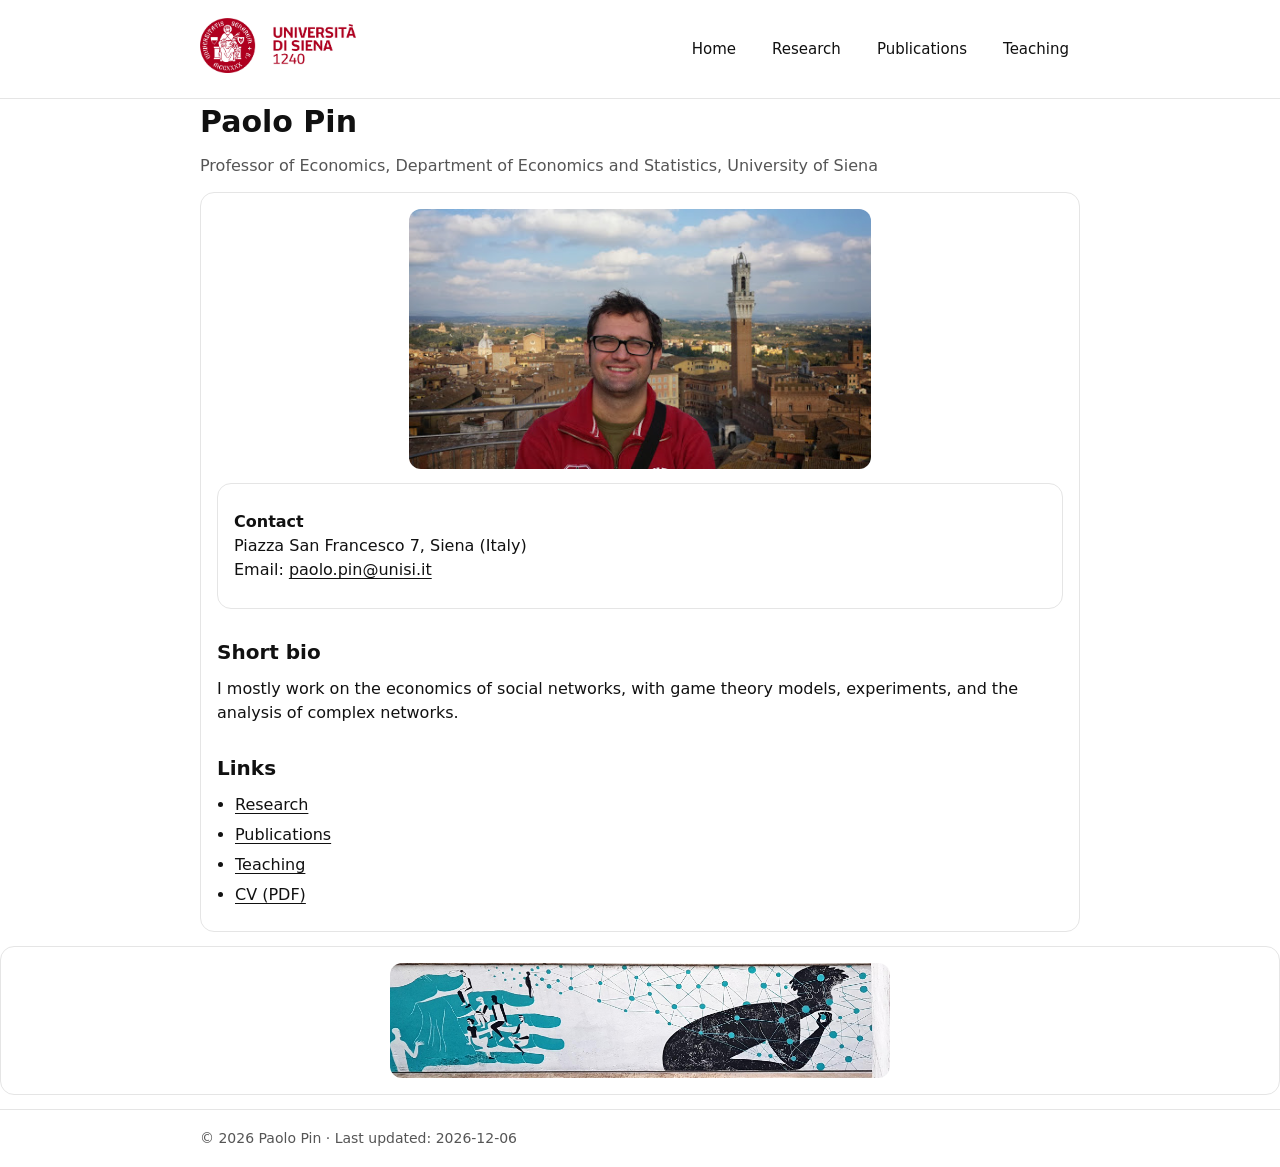
==== index.html @ 78ec60c5 "Add files via upload" ====
<!doctype html>
<html lang="en">
<head>
  <meta charset="utf-8" />
  <meta name="viewport" content="width=device-width,initial-scale=1" />
  <title>Paolo Pin</title>

  <!-- Favicon (.ico) -->
  <link rel="icon" href="balzana.ico" type="image/x-icon">
  <link rel="shortcut icon" href="balzana.ico" type="image/x-icon">

  <link rel="stylesheet" href="style.css" />
  <meta name="description" content="Paolo Pin — Professor of Economics. Research on networks, game theory, experiments, and complex networks." />
</head>
<body>
<header>
  <div class="container header-row">
    <div class="header-left">
      <img src="img/logo_unisi.jpg" alt="University of Siena" class="site-logo">
    </div>

    <nav class="nav" aria-label="Primary">
      <a href="index.html">Home</a>
      <a href="research.html">Research</a>
      <a href="publications.html">Publications</a>
      <a href="teaching.html">Teaching</a>
    </nav>
  </div>
</header>


  <main class="container">
    <h1>Paolo Pin</h1>
    <p class="muted">
      Professor of Economics, Department of Economics and Statistics, University of Siena
    </p>

    <!-- Random image (changes at every page load): img/foto0.jpg ... img/foto9.jpg -->
    <div class="card">
<img id="randomImage"
     src=""
     alt=""
     style="height:260px; width:auto; border-radius:12px; display:block; margin: 0 auto;" />


    <div class="card">
      <p>
        <strong>Contact</strong><br/>
        Piazza San Francesco 7, Siena (Italy)<br/>
        Email: <a href="mailto:paolo.pin@unisi.it">paolo.pin@unisi.it</a>
      </p>
    </div>

    <h2>Short bio</h2>
    <p>
      I mostly work on the economics of social networks, with game theory models,
      experiments, and the analysis of complex networks.
    </p>

    <h2>Links</h2>
    <ul class="list-tight">
      <li><a href="research.html">Research</a> </li>
      <li><a href="publications.html">Publications</a> </li>
      <li><a href="teaching.html">Teaching</a> </li>
<li>
  <a href="https://www.dropbox.com/scl/fi/sbpbph85wnnaozds1cyr4/Cv_PaoloPin.pdf?rlkey=ugko8n6gb81hmcjv8xpoqn2ny&dl=0"
     target="_blank" rel="noopener">
    CV (PDF)
  </a>
</li>

    </ul>
  </main>


<div class="card">
  <img src="img/murales.jpg" class="page-image" alt="">
</div>


  <footer>
    <div class="container">
      © <span id="y"></span> Paolo Pin · Last updated: <span id="d"></span>
    </div>
  </footer>

  <script>
    // Footer dates
    const now = new Date();
    document.getElementById('y').textContent = now.getFullYear();
    document.getElementById('d').textContent = now.toISOString().slice(0,10);

    // Random image rotation: img/foto0.jpg ... img/foto9.jpg
    const n = 10; // number of images (0..9)
    const k = Math.floor(Math.random() * n);
    document.getElementById("randomImage").src = `img/foto${k}.jpg`;
  </script>
</body>
</html>
---- style.css ----
:root{
  --maxw: 920px;
  --pad: 20px;
  --fg: #111;
  --muted: #555;
  --bg: #fff;
  --line: #e5e5e5;
}

*{ box-sizing: border-box; }
html, body{ margin:0; padding:0; }
body{
  font-family: system-ui, -apple-system, Segoe UI, Roboto, Arial, sans-serif;
  color: var(--fg);
  background: var(--bg);
  line-height: 1.5;
}

a{ color: inherit; text-decoration: underline; text-underline-offset: 3px; }
a:hover{ opacity: .8; }

.container{
  max-width: var(--maxw);
  margin: 0 auto;
  padding: 0 var(--pad);
}

header{
  border-bottom: 1px solid var(--line);
  padding: 18px 0;
}

.header-row {
  display: flex;
  align-items: center;
  justify-content: space-between;
  gap: 20px;
}

.site-logo {
  height: 55px;      /* ← regola qui la dimensione */
  width: auto;
}


.nav{
  display:flex;
  gap: 14px;
  flex-wrap: wrap;
  font-size: 15px;
}
.nav a{
  text-decoration: none;
  padding: 6px 10px;
  border-radius: 10px;
  border: 1px solid transparent;
}
.nav a[aria-current="page"]{
  border-color: var(--line);
  background: #fafafa;
}

main{ padding: 26px 0 50px; }

h1{ font-size: 30px; margin: 0 0 10px; }
h2{ font-size: 20px; margin: 28px 0 10px; }
p{ margin: 10px 0; color: var(--fg); }
.muted{ color: var(--muted); }

.card{
  border: 1px solid var(--line);
  border-radius: 14px;
  padding: 16px 16px;
  margin: 14px 0;
  background: #fff;
}

.list-tight{ margin: 8px 0; padding-left: 18px; }
.list-tight li{ margin: 6px 0; }

footer{
  border-top: 1px solid var(--line);
  padding: 18px 0;
  font-size: 14px;
  color: var(--muted);
}

.page-image {
  max-width: 500px;
  width: 100%;
  height: auto;
  display: block;
  margin: 0 auto;
  border-radius: 12px;
}

.image-row {
  display: flex;
  justify-content: center;
  gap: 20px;           /* spazio tra le due immagini */
}

.image-row img {
  height: 220px;       /* ← cambia questo valore per più grande/piccolo */
  width: auto;
  border-radius: 12px;
}


.image-row-sides {
  display: flex;
  justify-content: space-between;
  align-items: center;
  padding: 0 50px;   /* margine interno */
}

.image-row-sides img {
  height: 220px;
  width: auto;
  border-radius: 12px;
}
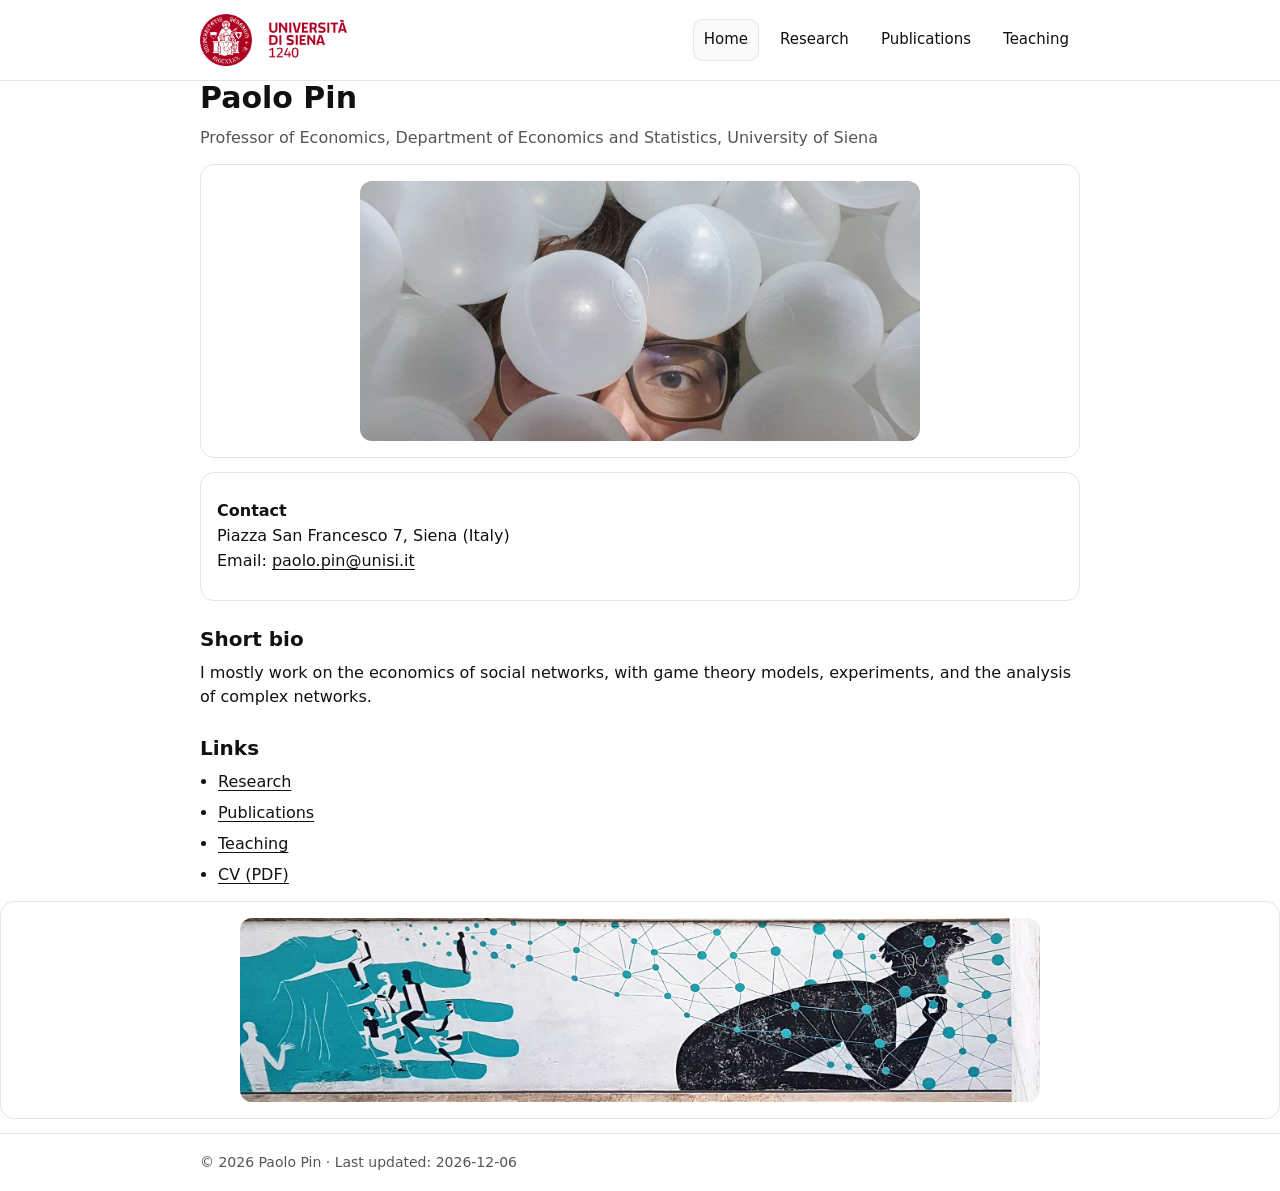
==== commit ccb2741c: "Add files via upload" ====
--- a/index.html
+++ b/index.html
@@ -10,17 +10,21 @@
   <link rel="shortcut icon" href="balzana.ico" type="image/x-icon">
 
   <link rel="stylesheet" href="style.css" />
-  <meta name="description" content="Paolo Pin — Professor of Economics. Research on networks, game theory, experiments, and complex networks." />
+  <meta name="description"
+        content="Paolo Pin — Professor of Economics. Research on networks, game theory, experiments, and complex networks." />
 </head>
+
 <body>
 <header>
   <div class="container header-row">
     <div class="header-left">
-      <img src="img/logo_unisi.jpg" alt="University of Siena" class="site-logo">
+      <img src="img/logo_unisi.jpg"
+           alt="University of Siena"
+           class="site-logo">
     </div>
 
     <nav class="nav" aria-label="Primary">
-      <a href="index.html">Home</a>
+      <a href="index.html" aria-current="page">Home</a>
       <a href="research.html">Research</a>
       <a href="publications.html">Publications</a>
       <a href="teaching.html">Teaching</a>
@@ -28,73 +32,74 @@
   </div>
 </header>
 
+<main class="container">
 
-  <main class="container">
-    <h1>Paolo Pin</h1>
-    <p class="muted">
-      Professor of Economics, Department of Economics and Statistics, University of Siena
+  <h1>Paolo Pin</h1>
+
+  <p class="muted">
+    Professor of Economics, Department of Economics and Statistics, University of Siena
+  </p>
+
+  <!-- Random image (changes at every page load): img/foto0.jpg ... img/foto9.jpg -->
+  <div class="card">
+    <img id="randomImage"
+         src=""
+         alt=""
+         class="hero-image" />
+  </div>
+
+  <div class="card">
+    <p>
+      <strong>Contact</strong><br/>
+      Piazza San Francesco 7, Siena (Italy)<br/>
+      Email: <a href="mailto:paolo.pin@unisi.it">paolo.pin@unisi.it</a>
     </p>
+  </div>
 
-    <!-- Random image (changes at every page load): img/foto0.jpg ... img/foto9.jpg -->
-    <div class="card">
-<img id="randomImage"
-     src=""
-     alt=""
-     style="height:260px; width:auto; border-radius:12px; display:block; margin: 0 auto;" />
+  <h2>Short bio</h2>
+  <p>
+    I mostly work on the economics of social networks, with game theory models,
+    experiments, and the analysis of complex networks.
+  </p>
 
+  <h2>Links</h2>
+  <ul class="list-tight">
+    <li><a href="research.html">Research</a></li>
+    <li><a href="publications.html">Publications</a></li>
+    <li><a href="teaching.html">Teaching</a></li>
+    <li>
+      <a href="https://www.dropbox.com/scl/fi/sbpbph85wnnaozds1cyr4/Cv_PaoloPin.pdf?rlkey=ugko8n6gb81hmcjv8xpoqn2ny&dl=0"
+         target="_blank" rel="noopener">
+        CV (PDF)
+      </a>
+    </li>
+  </ul>
 
-    <div class="card">
-      <p>
-        <strong>Contact</strong><br/>
-        Piazza San Francesco 7, Siena (Italy)<br/>
-        Email: <a href="mailto:paolo.pin@unisi.it">paolo.pin@unisi.it</a>
-      </p>
-    </div>
-
-    <h2>Short bio</h2>
-    <p>
-      I mostly work on the economics of social networks, with game theory models,
-      experiments, and the analysis of complex networks.
-    </p>
-
-    <h2>Links</h2>
-    <ul class="list-tight">
-      <li><a href="research.html">Research</a> </li>
-      <li><a href="publications.html">Publications</a> </li>
-      <li><a href="teaching.html">Teaching</a> </li>
-<li>
-  <a href="https://www.dropbox.com/scl/fi/sbpbph85wnnaozds1cyr4/Cv_PaoloPin.pdf?rlkey=ugko8n6gb81hmcjv8xpoqn2ny&dl=0"
-     target="_blank" rel="noopener">
-    CV (PDF)
-  </a>
-</li>
-
-    </ul>
-  </main>
-
+</main>
 
 <div class="card">
-  <img src="img/murales.jpg" class="page-image" alt="">
+  <img src="img/murales.jpg"
+       class="page-image"
+       alt="">
 </div>
 
+<footer>
+  <div class="container">
+    © <span id="y"></span> Paolo Pin · Last updated: <span id="d"></span>
+  </div>
+</footer>
 
-  <footer>
-    <div class="container">
-      © <span id="y"></span> Paolo Pin · Last updated: <span id="d"></span>
-    </div>
-  </footer>
+<script>
+  // Footer dates
+  const now = new Date();
+  document.getElementById('y').textContent = now.getFullYear();
+  document.getElementById('d').textContent = now.toISOString().slice(0,10);
 
-  <script>
-    // Footer dates
-    const now = new Date();
-    document.getElementById('y').textContent = now.getFullYear();
-    document.getElementById('d').textContent = now.toISOString().slice(0,10);
+  // Random image rotation: img/foto0.jpg ... img/foto9.jpg
+  const n = 10;
+  const k = Math.floor(Math.random() * n);
+  document.getElementById("randomImage").src = `img/foto${k}.jpg`;
+</script>
 
-    // Random image rotation: img/foto0.jpg ... img/foto9.jpg
-    const n = 10; // number of images (0..9)
-    const k = Math.floor(Math.random() * n);
-    document.getElementById("randomImage").src = `img/foto${k}.jpg`;
-  </script>
 </body>
 </html>
-
--- a/style.css
+++ b/style.css
@@ -5,6 +5,12 @@
   --muted: #555;
   --bg: #fff;
   --line: #e5e5e5;
+  --card: #fff;
+  --radius: 14px;
+
+  /* image sizing */
+  --hero-h: 260px;
+  --row-h: 220px;
 }
 
 *{ box-sizing: border-box; }
@@ -13,11 +19,12 @@
   font-family: system-ui, -apple-system, Segoe UI, Roboto, Arial, sans-serif;
   color: var(--fg);
   background: var(--bg);
-  line-height: 1.5;
+  line-height: 1.55;
+  -webkit-text-size-adjust: 100%;
 }
 
 a{ color: inherit; text-decoration: underline; text-underline-offset: 3px; }
-a:hover{ opacity: .8; }
+a:hover{ opacity: .85; }
 
 .container{
   max-width: var(--maxw);
@@ -27,52 +34,55 @@
 
 header{
   border-bottom: 1px solid var(--line);
-  padding: 18px 0;
+  padding: 14px 0;
 }
 
-.header-row {
+.header-row{
   display: flex;
   align-items: center;
   justify-content: space-between;
-  gap: 20px;
+  gap: 16px;
+  flex-wrap: wrap; /* fondamentale su mobile */
 }
 
-.site-logo {
-  height: 55px;      /* ← regola qui la dimensione */
+.site-logo{
+  height: 52px;
   width: auto;
+  display: block;
 }
-
 
 .nav{
   display:flex;
-  gap: 14px;
+  gap: 10px;
   flex-wrap: wrap;
   font-size: 15px;
 }
+
 .nav a{
   text-decoration: none;
-  padding: 6px 10px;
+  padding: 8px 10px;
   border-radius: 10px;
   border: 1px solid transparent;
 }
+
 .nav a[aria-current="page"]{
   border-color: var(--line);
   background: #fafafa;
 }
 
-main{ padding: 26px 0 50px; }
+main{ padding: 22px 0 46px; }
 
-h1{ font-size: 30px; margin: 0 0 10px; }
-h2{ font-size: 20px; margin: 28px 0 10px; }
+h1{ font-size: 30px; margin: 0 0 10px; line-height: 1.15; }
+h2{ font-size: 20px; margin: 26px 0 10px; line-height: 1.2; }
 p{ margin: 10px 0; color: var(--fg); }
 .muted{ color: var(--muted); }
 
 .card{
   border: 1px solid var(--line);
-  border-radius: 14px;
-  padding: 16px 16px;
+  border-radius: var(--radius);
+  padding: 16px;
   margin: 14px 0;
-  background: #fff;
+  background: var(--card);
 }
 
 .list-tight{ margin: 8px 0; padding-left: 18px; }
@@ -85,37 +95,79 @@
   color: var(--muted);
 }
 
-.page-image {
-  max-width: 500px;
+/* --- Images --- */
+img{ max-width: 100%; height: auto; display: block; }
+
+.page-image{
   width: 100%;
-  height: auto;
-  display: block;
+  max-width: 800px;
   margin: 0 auto;
   border-radius: 12px;
 }
 
-.image-row {
-  display: flex;
-  justify-content: center;
-  gap: 20px;           /* spazio tra le due immagini */
+/* "hero" / random image: same height, crop nicely */
+.hero-image{
+  width: 100%;
+  max-width: 560px;
+  height: var(--hero-h);
+  margin: 0 auto;
+  border-radius: 12px;
+  object-fit: cover;
 }
 
-.image-row img {
-  height: 220px;       /* ← cambia questo valore per più grande/piccolo */
+/* image rows: wrap on small screens */
+.image-row,
+.image-row-sides{
+  display: flex;
+  gap: 14px;
+  flex-wrap: wrap;
+  justify-content: center;
+  align-items: center;
+  padding: 0;
+}
+
+.image-row img,
+.image-row-sides img{
+  height: var(--row-h);
   width: auto;
   border-radius: 12px;
+  object-fit: cover;
 }
 
+/* Make long lists readable on mobile */
+ul{ word-break: break-word; }
 
-.image-row-sides {
-  display: flex;
-  justify-content: space-between;
-  align-items: center;
-  padding: 0 50px;   /* margine interno */
+/* Optional: nicer spacing for Word-pasted content */
+.MsoNormal{ margin: 10px 0; }
+
+/* --- Mobile breakpoint --- */
+@media (max-width: 600px){
+  :root{
+    --pad: 14px;
+    --hero-h: 190px;
+    --row-h: 150px;
+  }
+
+  header{ padding: 12px 0; }
+
+  .header-row{
+    flex-direction: column;
+    align-items: center;
+  }
+
+  .nav{
+    width: 100%;
+    justify-content: center;
+  }
+
+  h1{ font-size: 26px; }
+  h2{ font-size: 18px; }
+
+  /* images in rows become full-width cards */
+  .image-row img,
+  .image-row-sides img{
+    width: 100%;
+    height: auto;
+    max-width: 520px;
+  }
 }
-
-.image-row-sides img {
-  height: 220px;
-  width: auto;
-  border-radius: 12px;
-}
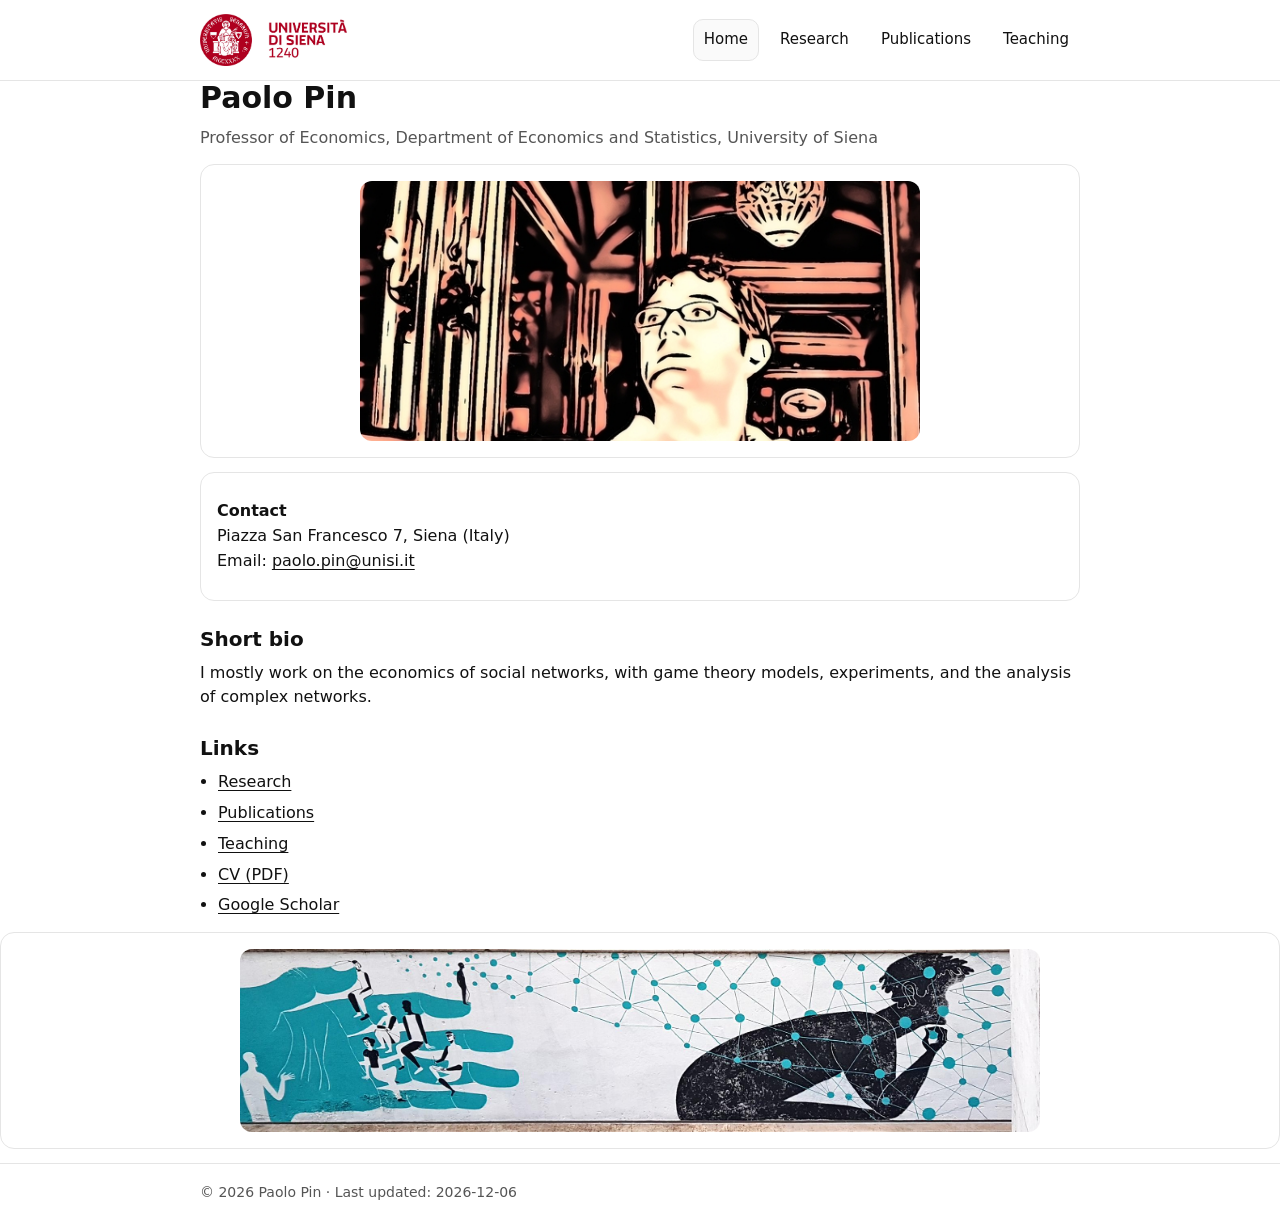
==== commit 928b2dff: "Add files via upload" ====
--- a/index.html
+++ b/index.html
@@ -73,6 +73,13 @@
         CV (PDF)
       </a>
     </li>
+<li>
+  <a href="https://scholar.google.com/citations?user=VtT7ISoAAAAJ"
+     target="_blank" rel="noopener">
+    Google Scholar
+  </a>
+</li>
+
   </ul>
 
 </main>
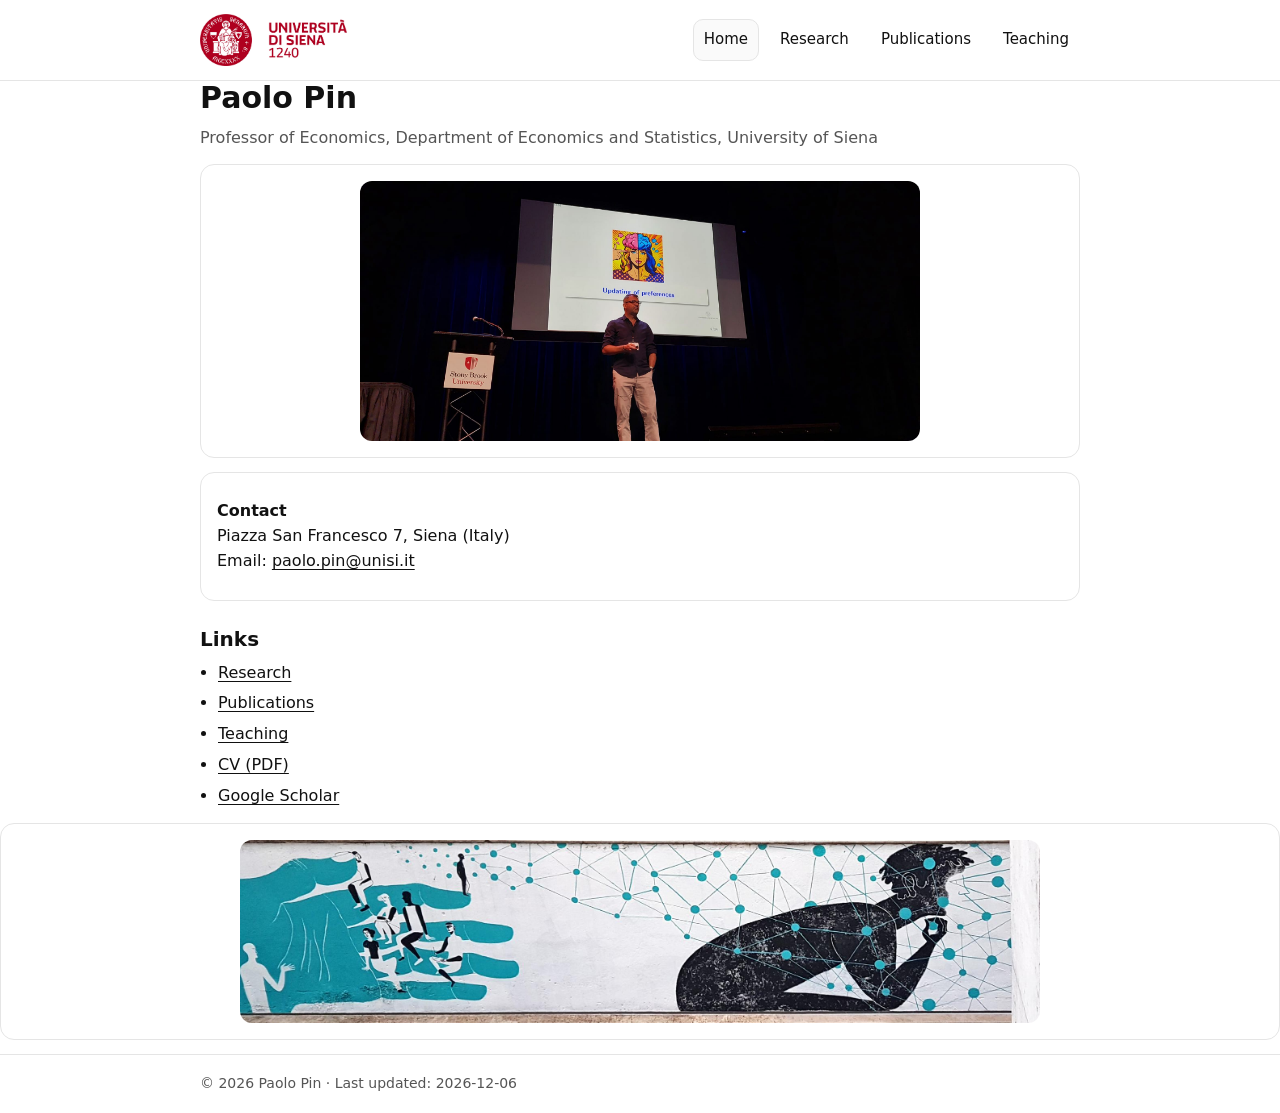
==== commit 32da43c1: "Add files via upload" ====
--- a/index.html
+++ b/index.html
@@ -56,11 +56,6 @@
     </p>
   </div>
 
-  <h2>Short bio</h2>
-  <p>
-    I mostly work on the economics of social networks, with game theory models,
-    experiments, and the analysis of complex networks.
-  </p>
 
   <h2>Links</h2>
   <ul class="list-tight">
--- a/style.css
+++ b/style.css
@@ -130,7 +130,7 @@
 .image-row-sides img{
   height: var(--row-h);
   width: auto;
-  border-radius: 12px;
+  border-radius: 20px;
   object-fit: cover;
 }
 
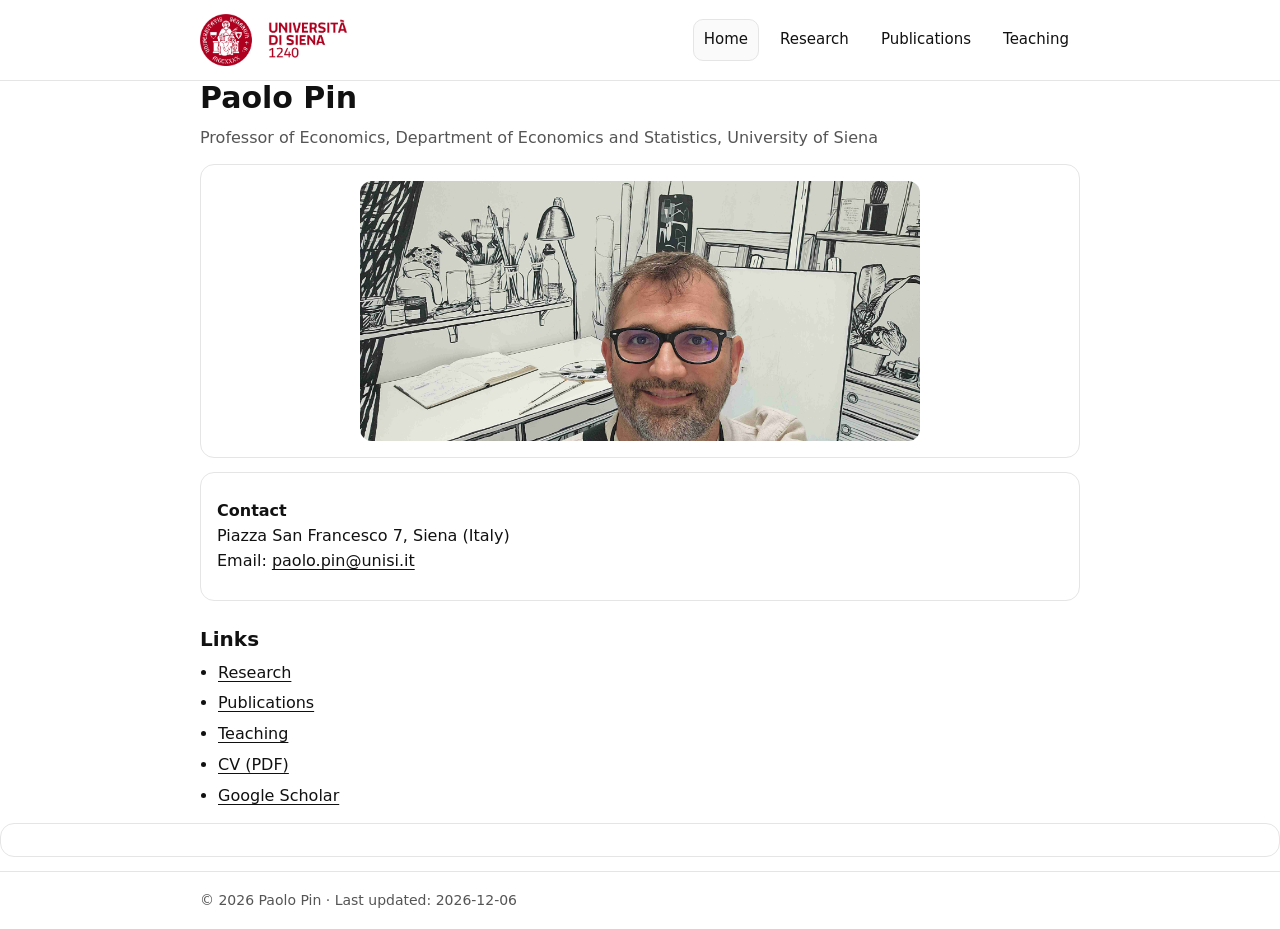
==== commit dd5d95dc: "Add files via upload" ====
--- a/index.html
+++ b/index.html
@@ -41,12 +41,11 @@
   </p>
 
   <!-- Random image (changes at every page load): img/foto0.jpg ... img/foto9.jpg -->
-  <div class="card">
-    <img id="randomImage"
-         src=""
-         alt=""
-         class="hero-image" />
-  </div>
+<div class="card">
+  <img id="randomFoto"
+       class="hero-image"
+       alt="">
+</div>
 
   <div class="card">
     <p>
@@ -80,7 +79,7 @@
 </main>
 
 <div class="card">
-  <img src="img/murales.jpg"
+  <img id="randomImage"
        class="page-image"
        alt="">
 </div>
@@ -91,17 +90,24 @@
   </div>
 </footer>
 
+
 <script>
   // Footer dates
   const now = new Date();
   document.getElementById('y').textContent = now.getFullYear();
   document.getElementById('d').textContent = now.toISOString().slice(0,10);
 
-  // Random image rotation: img/foto0.jpg ... img/foto9.jpg
-  const n = 10;
-  const k = Math.floor(Math.random() * n);
-  document.getElementById("randomImage").src = `img/foto${k}.jpg`;
+  // FOTO random: foto0.jpg ... foto9.jpg
+  const nFoto = 10;
+  const f = Math.floor(Math.random() * nFoto);
+  document.getElementById("randomFoto").src = `img/foto${f}.jpg`;
+
+  // IMAGE random: image0.jpg ... image9.jpg
+  const nImage = 10;
+  const i = Math.floor(Math.random() * nImage);
+  document.getElementById("randomImage").src = `img/image${i}.jpg`;
 </script>
+
 
 </body>
 </html>
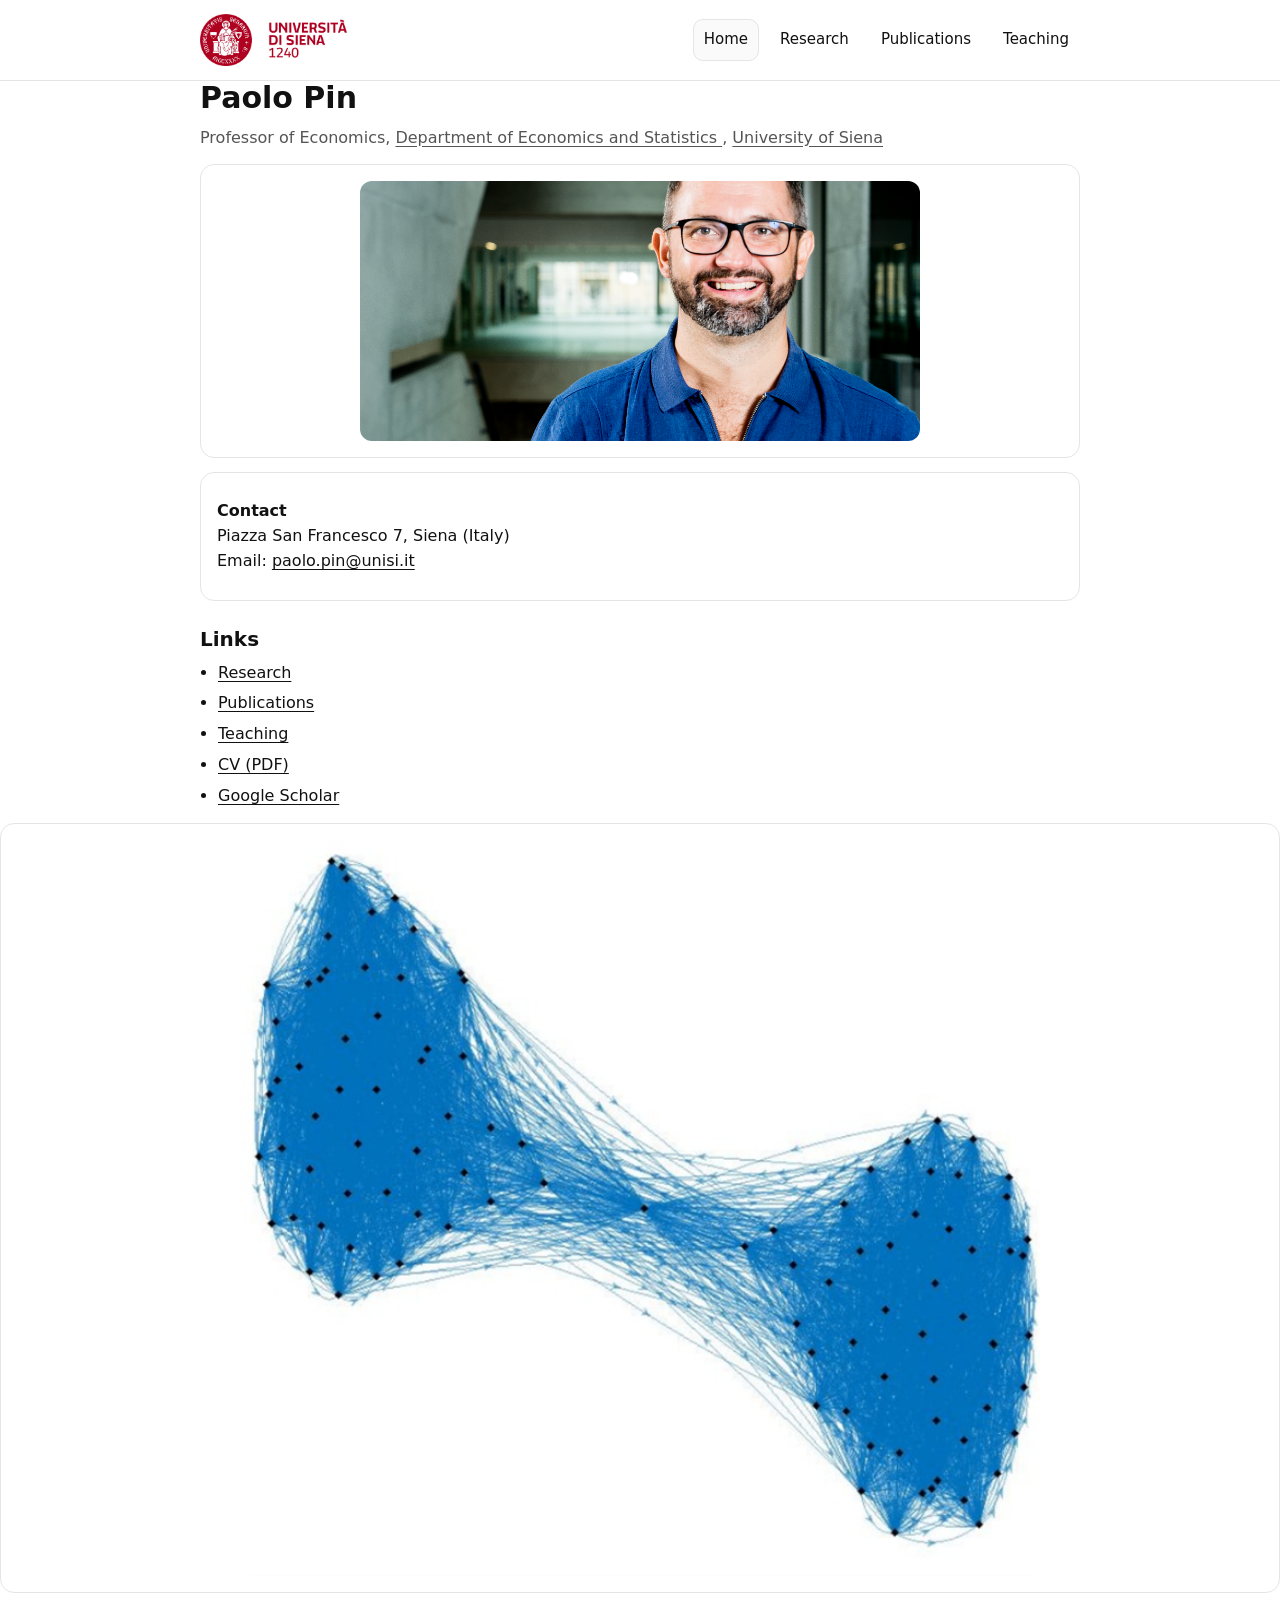
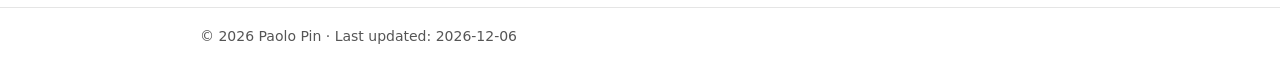
==== commit 0f258d6d: "Add files via upload" ====
--- a/index.html
+++ b/index.html
@@ -17,11 +17,14 @@
 <body>
 <header>
   <div class="container header-row">
-    <div class="header-left">
-      <img src="img/logo_unisi.jpg"
-           alt="University of Siena"
-           class="site-logo">
-    </div>
+<div class="header-left">
+  <a href="https://www.unisi.it/" target="_blank" rel="noopener">
+    <img src="img/logo_unisi.jpg"
+         alt="University of Siena"
+         class="site-logo">
+  </a>
+</div>
+
 
     <nav class="nav" aria-label="Primary">
       <a href="index.html" aria-current="page">Home</a>
@@ -36,9 +39,16 @@
 
   <h1>Paolo Pin</h1>
 
-  <p class="muted">
-    Professor of Economics, Department of Economics and Statistics, University of Siena
-  </p>
+<p class="muted">
+  Professor of Economics,
+  <a href="https://www.deps.unisi.it/en" target="_blank" rel="noopener">
+    Department of Economics and Statistics
+  </a>,
+  <a href="https://www.unisi.it/" target="_blank" rel="noopener">
+    University of Siena
+  </a>
+</p>
+
 
   <!-- Random image (changes at every page load): img/foto0.jpg ... img/foto9.jpg -->
 <div class="card">
